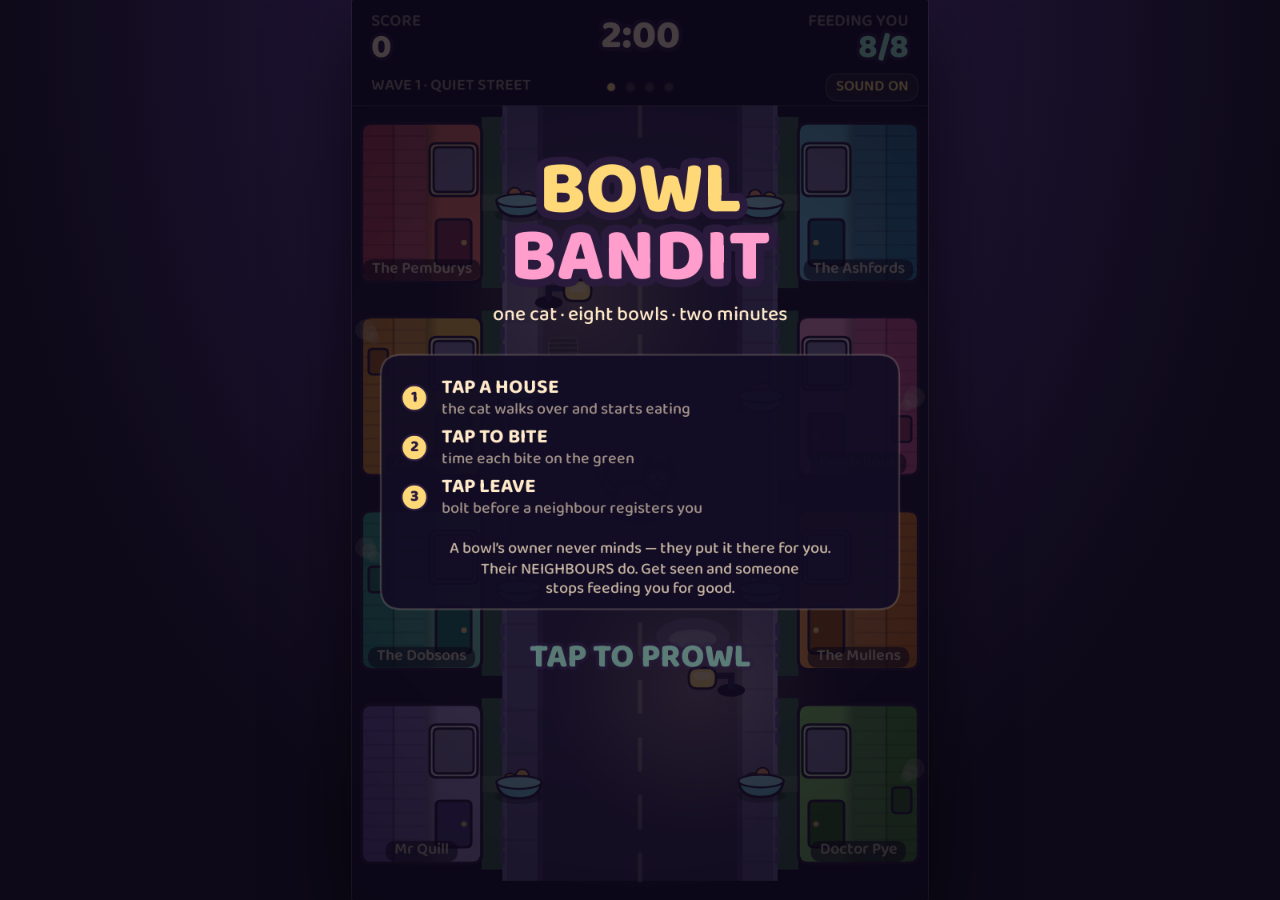
==== mobile.html @ 32f99634 "Portrait renderer: tap-to-move street and a full-screen bite minigame The street is now a vertical m" ====
<!DOCTYPE html>
<html lang="en">
<head>
<meta charset="utf-8">
<meta name="viewport" content="width=device-width, initial-scale=1, viewport-fit=cover, user-scalable=no">
<meta name="theme-color" content="#0d0918">
<meta name="mobile-web-app-capable" content="yes">
<meta name="apple-mobile-web-app-status-bar-style" content="black-translucent">
<title>Bowl Bandit</title>
<link rel="stylesheet" href="src/style.css">
</head>
<body>
<div id="stage"><canvas id="c"></canvas></div>
<script src="src/core.js"></script>
<script src="src/game.js"></script>
</body>
</html>
---- src/style.css ----
@import url('https://fonts.googleapis.com/css2?family=Baloo+2:wght@500;700;800&display=swap');

/* Bowl Bandit is a night street seen from above: one committed visual world,
   so the page is single-theme by design rather than by omission. */
:root {
  --void: #0d0918;      /* outside the playfield */
  --dusk: #150e22;
  --ink:  #ffe9c9;
  color-scheme: dark;
}

* { box-sizing: border-box; }

html, body {
  height: 100%;
  margin: 0;
  background: var(--void);
  color: var(--ink);
  font-family: 'Baloo 2', 'Trebuchet MS', system-ui, -apple-system, sans-serif;
  overscroll-behavior: none;
}

/* Fixed, so it sits under the host's own padding and fills the screen itself.
   The insets are re-applied here because fixed positioning escapes them. */
#stage {
  position: fixed;
  inset: 0;
  display: flex;
  align-items: center;
  justify-content: center;
  padding:
    env(safe-area-inset-top, 0px) env(safe-area-inset-right, 0px)
    env(safe-area-inset-bottom, 0px) env(safe-area-inset-left, 0px);
  background:
    radial-gradient(ellipse at 50% 0%, #2a1a45 0%, var(--void) 72%);
}

canvas {
  display: block;
  touch-action: none;           /* taps are the controls; no pan, no double-tap zoom */
  -webkit-user-select: none;
  user-select: none;
  -webkit-tap-highlight-color: transparent;
  border-radius: 2px;
  box-shadow: 0 0 0 1px rgba(255, 233, 201, .06), 0 30px 80px rgba(0, 0, 0, .6);
}
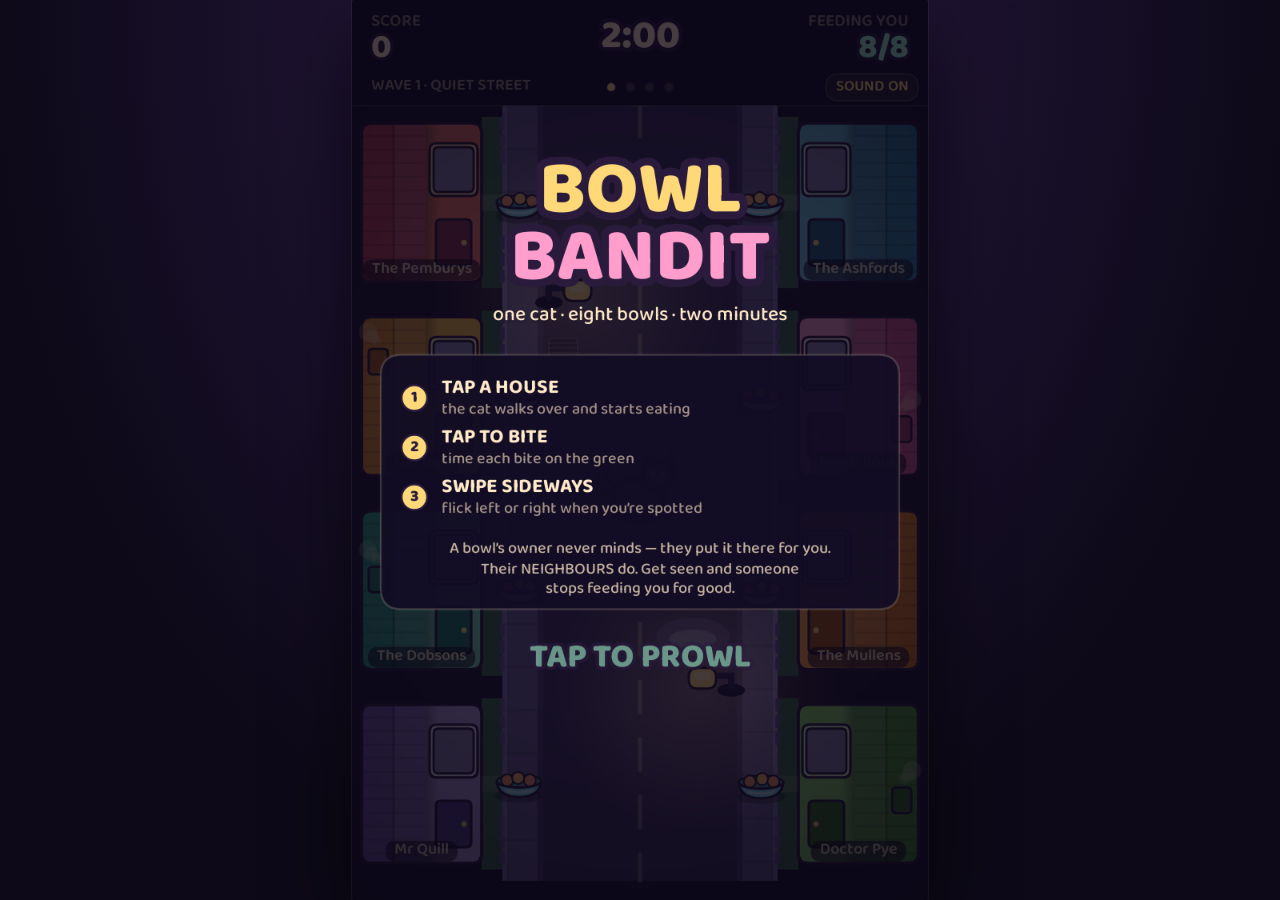
==== commit 40c28108: "Make the portrait game installable; remove a stray screenshot mobile.html can now be added to a home" ====
--- a/mobile.html
+++ b/mobile.html
@@ -5,13 +5,24 @@
 <meta name="viewport" content="width=device-width, initial-scale=1, viewport-fit=cover, user-scalable=no">
 <meta name="theme-color" content="#0d0918">
 <meta name="mobile-web-app-capable" content="yes">
+<meta name="apple-mobile-web-app-capable" content="yes">
+<meta name="apple-mobile-web-app-title" content="Bowl Bandit">
 <meta name="apple-mobile-web-app-status-bar-style" content="black-translucent">
 <title>Bowl Bandit</title>
+<link rel="manifest" href="manifest.webmanifest">
+<link rel="icon" href="icons/icon-192.png">
+<link rel="apple-touch-icon" href="icons/apple-touch-icon.png">
 <link rel="stylesheet" href="src/style.css">
 </head>
 <body>
 <div id="stage"><canvas id="c"></canvas></div>
 <script src="src/core.js"></script>
 <script src="src/game.js"></script>
+<script>
+  /* offline play once installed; skipped when opened as a file */
+  if ('serviceWorker' in navigator && location.protocol.startsWith('http')) {
+    navigator.serviceWorker.register('sw.js').catch(() => {});
+  }
+</script>
 </body>
 </html>
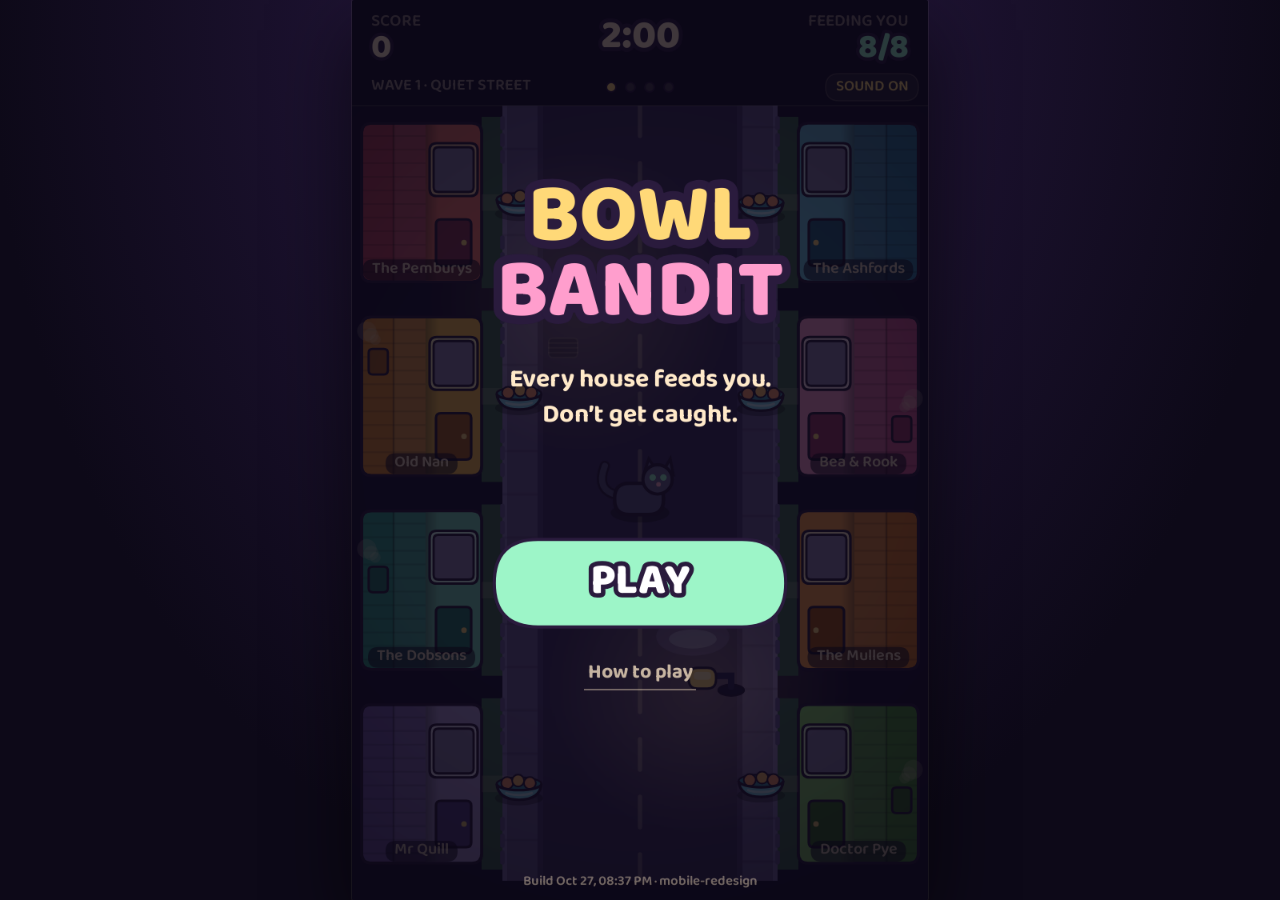
==== commit a5ee5347: "Show a build stamp on the title and results screens Testers couldn't tell which build they were runn" ====
--- a/mobile.html
+++ b/mobile.html
@@ -16,6 +16,7 @@
 </head>
 <body>
 <div id="stage"><canvas id="c"></canvas></div>
+<script src="src/version.js"></script>
 <script src="src/core.js"></script>
 <script src="src/game.js"></script>
 <script>
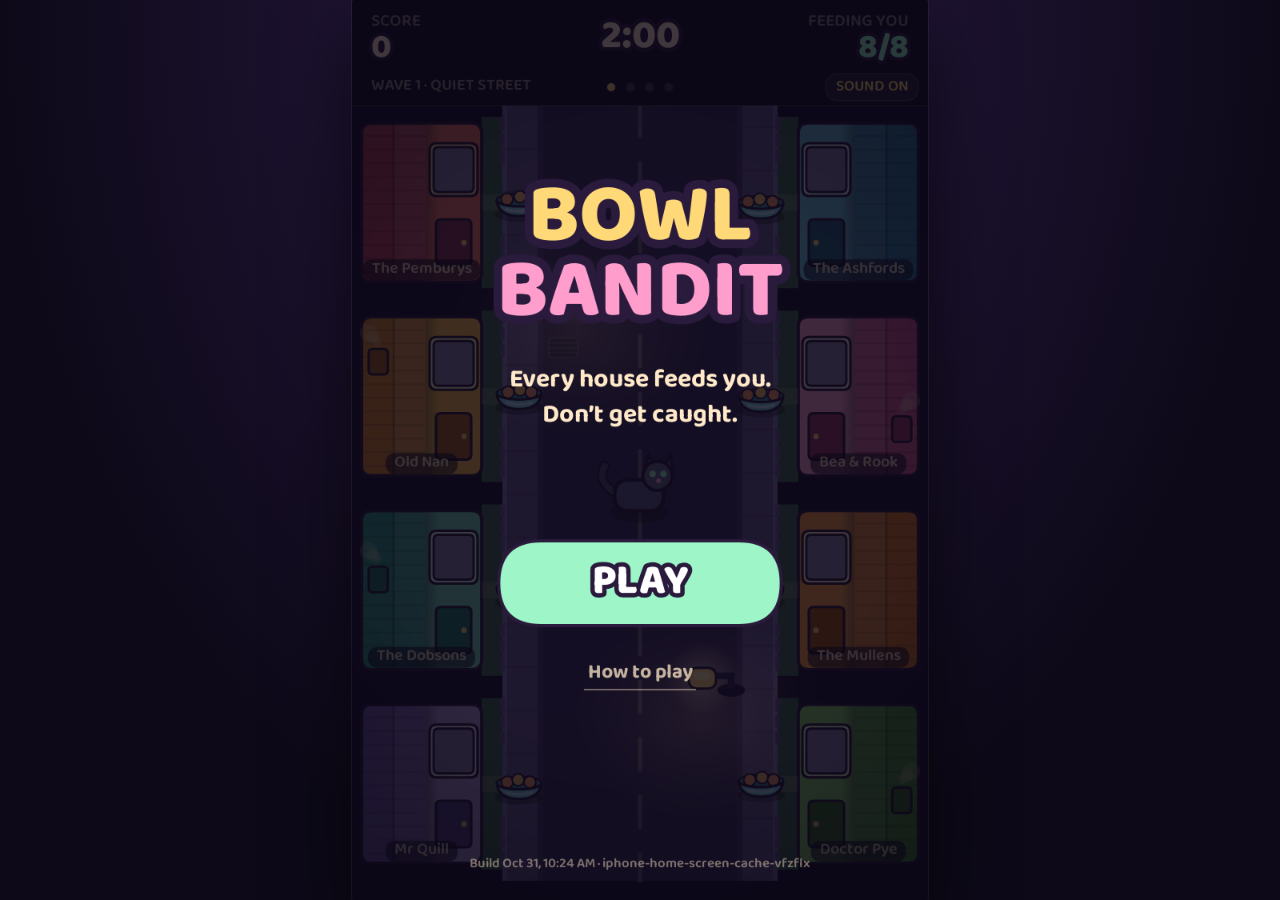
==== commit abccd38f: "Stop an installed app getting stuck on an old build A tester's iPhone kept playing an old build from" ====
--- a/mobile.html
+++ b/mobile.html
@@ -20,9 +20,11 @@
 <script src="src/core.js"></script>
 <script src="src/game.js"></script>
 <script>
-  /* offline play once installed; skipped when opened as a file */
+  /* offline play once installed; skipped when opened as a file.
+     updateViaCache 'none' so the worker script itself is always checked
+     against the server: an old worker is what keeps an old build alive. */
   if ('serviceWorker' in navigator && location.protocol.startsWith('http')) {
-    navigator.serviceWorker.register('sw.js').catch(() => {});
+    navigator.serviceWorker.register('sw.js', { updateViaCache: 'none' }).catch(() => {});
   }
 </script>
 </body>
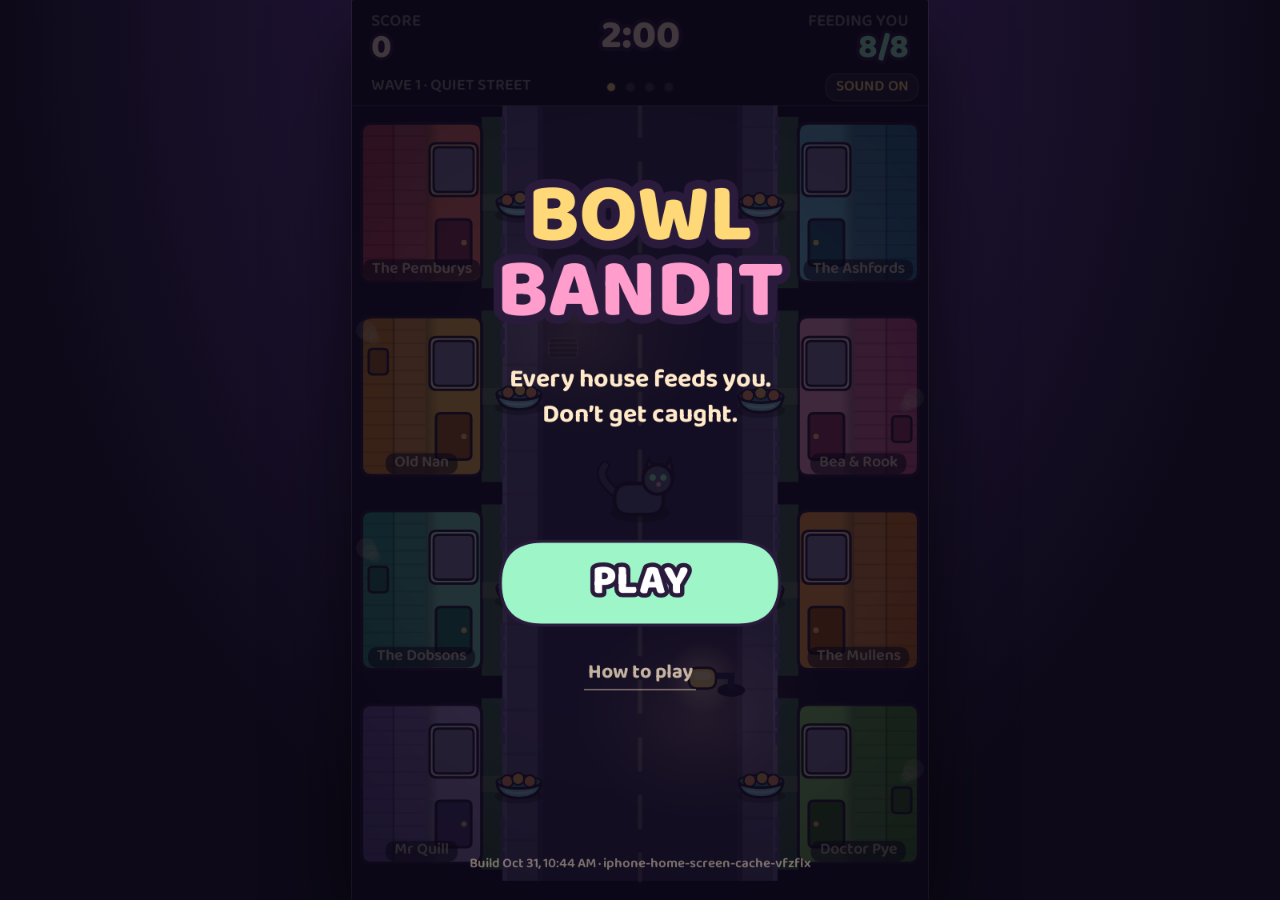
==== commit 8aa48e6e: "Keep the HUD out from under the Dynamic Island (#25) A playtest on an iPhone found the timer invisib" ====
--- a/mobile.html
+++ b/mobile.html
@@ -7,7 +7,10 @@
 <meta name="mobile-web-app-capable" content="yes">
 <meta name="apple-mobile-web-app-capable" content="yes">
 <meta name="apple-mobile-web-app-title" content="Bowl Bandit">
-<meta name="apple-mobile-web-app-status-bar-style" content="black-translucent">
+<!-- 'black', not 'black-translucent': translucent puts the game under the
+     status bar, and on a Dynamic Island phone iOS reported no safe-area inset
+     to lay out around, so the timer ended up behind the island. -->
+<meta name="apple-mobile-web-app-status-bar-style" content="black">
 <title>Bowl Bandit</title>
 <link rel="manifest" href="manifest.webmanifest">
 <link rel="icon" href="icons/icon-192.png">
